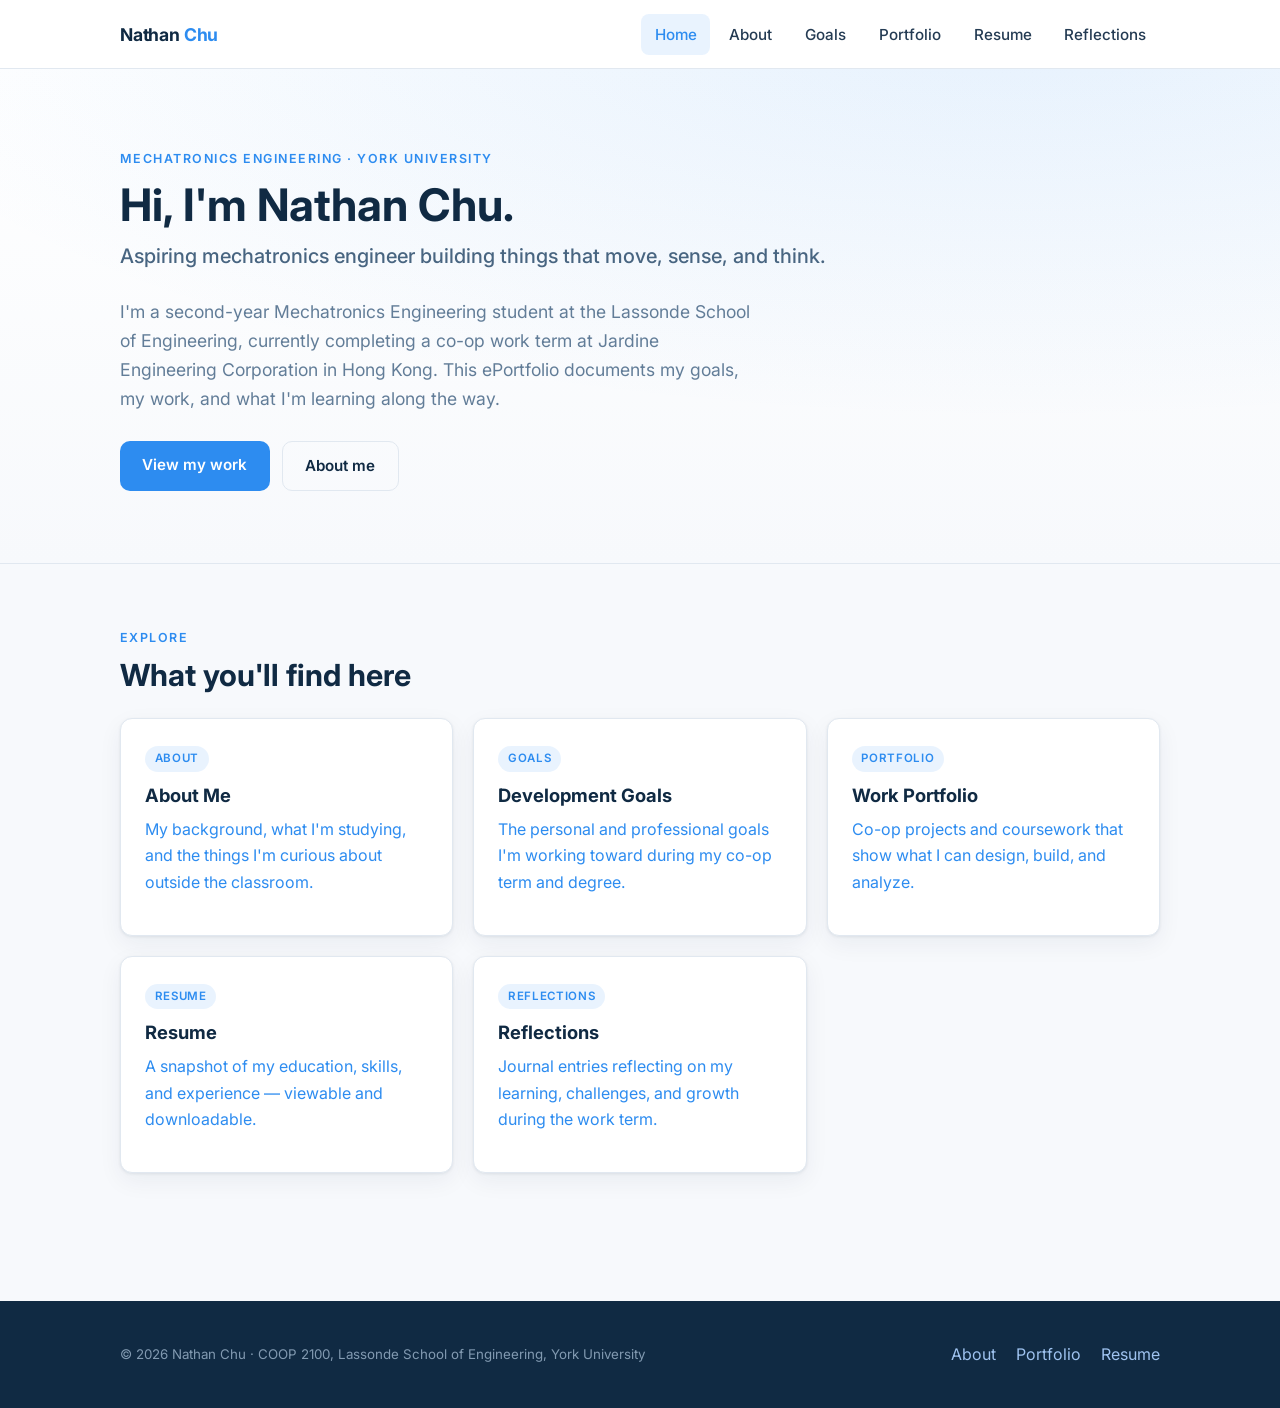
==== index.html @ 2f1d8aae "Add ePortfolio site" ====
<!DOCTYPE html>
<html lang="en">
<head>
  <meta charset="UTF-8" />
  <meta name="viewport" content="width=device-width, initial-scale=1.0" />
  <title>Nathan Chu — ePortfolio</title>
  <meta name="description" content="ePortfolio of Nathan Chu, Mechatronics Engineering student at York University (Lassonde School of Engineering)." />
  <link rel="preconnect" href="https://fonts.googleapis.com" />
  <link rel="preconnect" href="https://fonts.gstatic.com" crossorigin />
  <link href="https://fonts.googleapis.com/css2?family=Inter:wght@400;500;600;700&display=swap" rel="stylesheet" />
  <link rel="stylesheet" href="css/style.css" />
</head>
<body>

  <!-- ============ NAVIGATION (same on every page) ============ -->
  <header class="site-header">
    <nav class="nav" aria-label="Main navigation">
      <a class="brand" href="index.html">Nathan&nbsp;<span>Chu</span></a>
      <button class="nav-toggle" aria-label="Toggle menu" aria-expanded="false" aria-controls="nav-links">
        <span></span><span></span><span></span>
      </button>
      <ul class="nav-links" id="nav-links">
        <li><a href="index.html" class="active">Home</a></li>
        <li><a href="about.html">About</a></li>
        <li><a href="goals.html">Goals</a></li>
        <li><a href="portfolio.html">Portfolio</a></li>
        <li><a href="resume.html">Resume</a></li>
        <li><a href="reflections.html">Reflections</a></li>
      </ul>
    </nav>
  </header>

  <!-- ============ HERO ============ -->
  <section class="hero">
    <div class="container">
      <p class="eyebrow">Mechatronics Engineering · York University</p>
      <h1>Hi, I'm Nathan Chu.</h1>
      <!-- EDIT: your tagline -->
      <p class="tagline">Aspiring mechatronics engineer building things that move, sense, and think.</p>
      <p class="intro">
        I'm a second-year Mechatronics Engineering student at the Lassonde School of Engineering,
        currently completing a co-op work term at Jardine Engineering Corporation in Hong Kong.
        This ePortfolio documents my goals, my work, and what I'm learning along the way.
      </p>
      <div class="btn-row">
        <a class="btn btn-primary" href="portfolio.html">View my work</a>
        <a class="btn btn-ghost" href="about.html">About me</a>
      </div>
    </div>
  </section>

  <!-- ============ QUICK NAV CARDS ============ -->
  <section class="section">
    <div class="container">
      <p class="eyebrow">Explore</p>
      <h2>What you'll find here</h2>
      <div class="grid" style="margin-top:1.5rem;">

        <a class="card" href="about.html" style="text-decoration:none;">
          <span class="tag">About</span>
          <h3>About Me</h3>
          <p>My background, what I'm studying, and the things I'm curious about outside the classroom.</p>
        </a>

        <a class="card" href="goals.html" style="text-decoration:none;">
          <span class="tag">Goals</span>
          <h3>Development Goals</h3>
          <p>The personal and professional goals I'm working toward during my co-op term and degree.</p>
        </a>

        <a class="card" href="portfolio.html" style="text-decoration:none;">
          <span class="tag">Portfolio</span>
          <h3>Work Portfolio</h3>
          <p>Co-op projects and coursework that show what I can design, build, and analyze.</p>
        </a>

        <a class="card" href="resume.html" style="text-decoration:none;">
          <span class="tag">Resume</span>
          <h3>Resume</h3>
          <p>A snapshot of my education, skills, and experience — viewable and downloadable.</p>
        </a>

        <a class="card" href="reflections.html" style="text-decoration:none;">
          <span class="tag">Reflections</span>
          <h3>Reflections</h3>
          <p>Journal entries reflecting on my learning, challenges, and growth during the work term.</p>
        </a>

      </div>
    </div>
  </section>

  <!-- ============ FOOTER (same on every page) ============ -->
  <footer class="site-footer">
    <div class="container footer-inner">
      <small>© 2026 Nathan Chu · COOP 2100, Lassonde School of Engineering, York University</small>
      <ul class="footer-links">
        <li><a href="about.html">About</a></li>
        <li><a href="portfolio.html">Portfolio</a></li>
        <li><a href="resume.html">Resume</a></li>
        <!-- EDIT: add your email or LinkedIn, e.g. <li><a href="mailto:you@example.com">Email</a></li> -->
      </ul>
    </div>
  </footer>

  <script src="js/main.js" defer></script>
</body>
</html>
---- css/style.css ----
/* =========================================================
   Nathan Chu — ePortfolio
   COOP 2100, Lassonde School of Engineering, York University
   ---------------------------------------------------------
   Edit the colours, fonts, and spacing here in one place.
   Everything on the site reads from these variables.
   ========================================================= */

:root {
  /* Brand colours — change these to re-theme the whole site */
  --navy:        #102a43;   /* primary dark */
  --navy-2:      #1c3d5a;   /* slightly lighter navy */
  --steel:       #486581;   /* muted blue-grey */
  --accent:      #2d8cf0;   /* links / highlights */
  --accent-dark: #1f6fc4;
  --bg:          #f7f9fc;   /* page background */
  --surface:     #ffffff;   /* cards / panels */
  --text:        #243b53;   /* body text */
  --muted:       #627d98;   /* secondary text */
  --border:      #e1e8f0;

  /* Layout */
  --maxw: 1080px;
  --radius: 12px;
  --shadow: 0 1px 3px rgba(16, 42, 67, 0.08), 0 8px 24px rgba(16, 42, 67, 0.06);
  --shadow-hover: 0 4px 12px rgba(16, 42, 67, 0.12), 0 16px 40px rgba(16, 42, 67, 0.10);

  /* Type */
  --font: "Inter", -apple-system, BlinkMacSystemFont, "Segoe UI", Roboto, Helvetica, Arial, sans-serif;
}

/* ---------- Reset ---------- */
*,
*::before,
*::after { box-sizing: border-box; }

html { scroll-behavior: smooth; }

body {
  margin: 0;
  font-family: var(--font);
  color: var(--text);
  background: var(--bg);
  line-height: 1.65;
  -webkit-font-smoothing: antialiased;
}

img { max-width: 100%; display: block; }

a { color: var(--accent); text-decoration: none; }
a:hover { color: var(--accent-dark); text-decoration: underline; }

h1, h2, h3 {
  color: var(--navy);
  line-height: 1.25;
  margin: 0 0 0.5em;
  font-weight: 700;
}

h1 { font-size: clamp(1.9rem, 4vw, 2.8rem); }
h2 { font-size: clamp(1.4rem, 3vw, 1.9rem); }
h3 { font-size: 1.15rem; }

p { margin: 0 0 1rem; }

/* ---------- Layout helpers ---------- */
.container {
  width: 100%;
  max-width: var(--maxw);
  margin: 0 auto;
  padding: 0 1.25rem;
}

.section { padding: 4rem 0; }

.section-alt { background: var(--surface); border-top: 1px solid var(--border); border-bottom: 1px solid var(--border); }

.eyebrow {
  text-transform: uppercase;
  letter-spacing: 0.12em;
  font-size: 0.78rem;
  font-weight: 600;
  color: var(--accent);
  margin-bottom: 0.5rem;
}

.lead { font-size: 1.15rem; color: var(--muted); max-width: 60ch; }

/* ---------- Navigation ---------- */
.site-header {
  position: sticky;
  top: 0;
  z-index: 50;
  background: rgba(255, 255, 255, 0.92);
  backdrop-filter: saturate(180%) blur(8px);
  border-bottom: 1px solid var(--border);
}

.nav {
  display: flex;
  align-items: center;
  justify-content: space-between;
  max-width: var(--maxw);
  margin: 0 auto;
  padding: 0.85rem 1.25rem;
}

.brand {
  font-weight: 700;
  font-size: 1.1rem;
  color: var(--navy);
  letter-spacing: -0.01em;
}
.brand:hover { text-decoration: none; color: var(--navy); }
.brand span { color: var(--accent); }

.nav-links {
  display: flex;
  gap: 0.35rem;
  list-style: none;
  margin: 0;
  padding: 0;
}

.nav-links a {
  display: block;
  padding: 0.5rem 0.85rem;
  border-radius: 8px;
  color: var(--text);
  font-weight: 500;
  font-size: 0.95rem;
  transition: background 0.15s, color 0.15s;
}
.nav-links a:hover { background: var(--bg); color: var(--navy); text-decoration: none; }
.nav-links a.active { color: var(--accent); background: rgba(45, 140, 240, 0.10); }

/* Hamburger */
.nav-toggle {
  display: none;
  background: none;
  border: 0;
  cursor: pointer;
  padding: 0.4rem;
}
.nav-toggle span {
  display: block;
  width: 24px;
  height: 2px;
  background: var(--navy);
  margin: 5px 0;
  transition: 0.25s;
}

/* ---------- Hero ---------- */
.hero {
  background:
    radial-gradient(1200px 400px at 80% -10%, rgba(45,140,240,0.12), transparent),
    linear-gradient(180deg, #ffffff 0%, var(--bg) 100%);
  padding: 5rem 0 4.5rem;
  border-bottom: 1px solid var(--border);
}
.hero h1 { margin-bottom: 0.4rem; }
.hero .tagline { font-size: 1.25rem; color: var(--steel); font-weight: 500; margin-bottom: 1.5rem; }
.hero .intro { max-width: 58ch; font-size: 1.1rem; color: var(--muted); }

.btn-row { display: flex; flex-wrap: wrap; gap: 0.75rem; margin-top: 1.75rem; }

.btn {
  display: inline-block;
  padding: 0.7rem 1.4rem;
  border-radius: 10px;
  font-weight: 600;
  font-size: 0.95rem;
  transition: transform 0.12s, box-shadow 0.15s, background 0.15s;
}
.btn-primary { background: var(--accent); color: #fff; }
.btn-primary:hover { background: var(--accent-dark); color: #fff; text-decoration: none; transform: translateY(-1px); box-shadow: var(--shadow); }
.btn-ghost { background: transparent; color: var(--navy); border: 1px solid var(--border); }
.btn-ghost:hover { background: var(--surface); text-decoration: none; border-color: var(--steel); transform: translateY(-1px); }

/* ---------- Cards / grid ---------- */
.grid {
  display: grid;
  gap: 1.25rem;
  grid-template-columns: repeat(auto-fit, minmax(260px, 1fr));
}

.card {
  background: var(--surface);
  border: 1px solid var(--border);
  border-radius: var(--radius);
  padding: 1.5rem;
  box-shadow: var(--shadow);
  transition: transform 0.15s, box-shadow 0.15s;
}
.card:hover { transform: translateY(-3px); box-shadow: var(--shadow-hover); }
.card h3 { margin-top: 0; }
.card .tag {
  display: inline-block;
  font-size: 0.72rem;
  font-weight: 600;
  text-transform: uppercase;
  letter-spacing: 0.06em;
  color: var(--accent);
  background: rgba(45,140,240,0.10);
  padding: 0.2rem 0.6rem;
  border-radius: 999px;
  margin-bottom: 0.75rem;
}
.card .placeholder-note {
  font-size: 0.82rem;
  color: var(--muted);
  font-style: italic;
}

/* Two-column content (e.g. About) */
.split {
  display: grid;
  grid-template-columns: 1fr 1.6fr;
  gap: 2.5rem;
  align-items: start;
}

/* Profile/avatar placeholder */
.avatar {
  width: 100%;
  aspect-ratio: 1 / 1;
  border-radius: var(--radius);
  background: linear-gradient(135deg, var(--navy-2), var(--steel));
  display: flex;
  align-items: center;
  justify-content: center;
  color: #fff;
  font-size: 3.5rem;
  font-weight: 700;
  box-shadow: var(--shadow);
}

/* Skill chips */
.chips { display: flex; flex-wrap: wrap; gap: 0.5rem; padding: 0; margin: 0; list-style: none; }
.chips li {
  background: var(--surface);
  border: 1px solid var(--border);
  border-radius: 999px;
  padding: 0.4rem 0.9rem;
  font-size: 0.9rem;
  font-weight: 500;
  color: var(--navy-2);
}

/* Info list (key/value) */
.facts { list-style: none; padding: 0; margin: 0; }
.facts li { padding: 0.6rem 0; border-bottom: 1px solid var(--border); display: flex; gap: 0.5rem; }
.facts li:last-child { border-bottom: 0; }
.facts strong { color: var(--navy); min-width: 110px; display: inline-block; }

/* Timeline (goals / reflections) */
.timeline { position: relative; margin: 1.5rem 0 0; padding-left: 1.75rem; }
.timeline::before {
  content: "";
  position: absolute;
  left: 6px; top: 4px; bottom: 4px;
  width: 2px;
  background: var(--border);
}
.timeline-item { position: relative; margin-bottom: 1.75rem; }
.timeline-item::before {
  content: "";
  position: absolute;
  left: -1.75rem; top: 6px;
  width: 12px; height: 12px;
  border-radius: 50%;
  background: var(--accent);
  border: 2px solid var(--surface);
  box-shadow: 0 0 0 2px var(--accent);
}
.timeline-item .date { font-size: 0.82rem; font-weight: 600; color: var(--muted); text-transform: uppercase; letter-spacing: 0.05em; }
.timeline-item h3 { margin: 0.15rem 0 0.4rem; }

/* Resume embed area */
.resume-frame {
  width: 100%;
  height: 80vh;
  min-height: 600px;
  border: 1px solid var(--border);
  border-radius: var(--radius);
  background: var(--surface);
  box-shadow: var(--shadow);
}
.notice {
  background: #fff8e6;
  border: 1px solid #f6e0a8;
  color: #7a5c00;
  border-radius: var(--radius);
  padding: 1rem 1.25rem;
  font-size: 0.92rem;
  margin-bottom: 1.5rem;
}

/* ---------- Footer ---------- */
.site-footer {
  background: var(--navy);
  color: #cdd9e5;
  margin-top: 4rem;
  padding: 2.5rem 0;
}
.site-footer a { color: #9fc3f0; }
.footer-inner { display: flex; flex-wrap: wrap; gap: 1rem; justify-content: space-between; align-items: center; }
.footer-inner small { color: #829ab1; }
.footer-links { display: flex; gap: 1.25rem; list-style: none; margin: 0; padding: 0; }

/* ---------- Responsive ---------- */
@media (max-width: 760px) {
  .nav-toggle { display: block; }
  .nav-links {
    position: absolute;
    top: 100%; left: 0; right: 0;
    flex-direction: column;
    gap: 0;
    background: var(--surface);
    border-bottom: 1px solid var(--border);
    padding: 0.5rem 1rem 1rem;
    box-shadow: var(--shadow);
    display: none;
  }
  .nav-links.open { display: flex; }
  .nav-links a { padding: 0.75rem 0.5rem; border-radius: 6px; }
  .split { grid-template-columns: 1fr; }
  .avatar { max-width: 240px; margin: 0 auto; font-size: 3rem; }
}
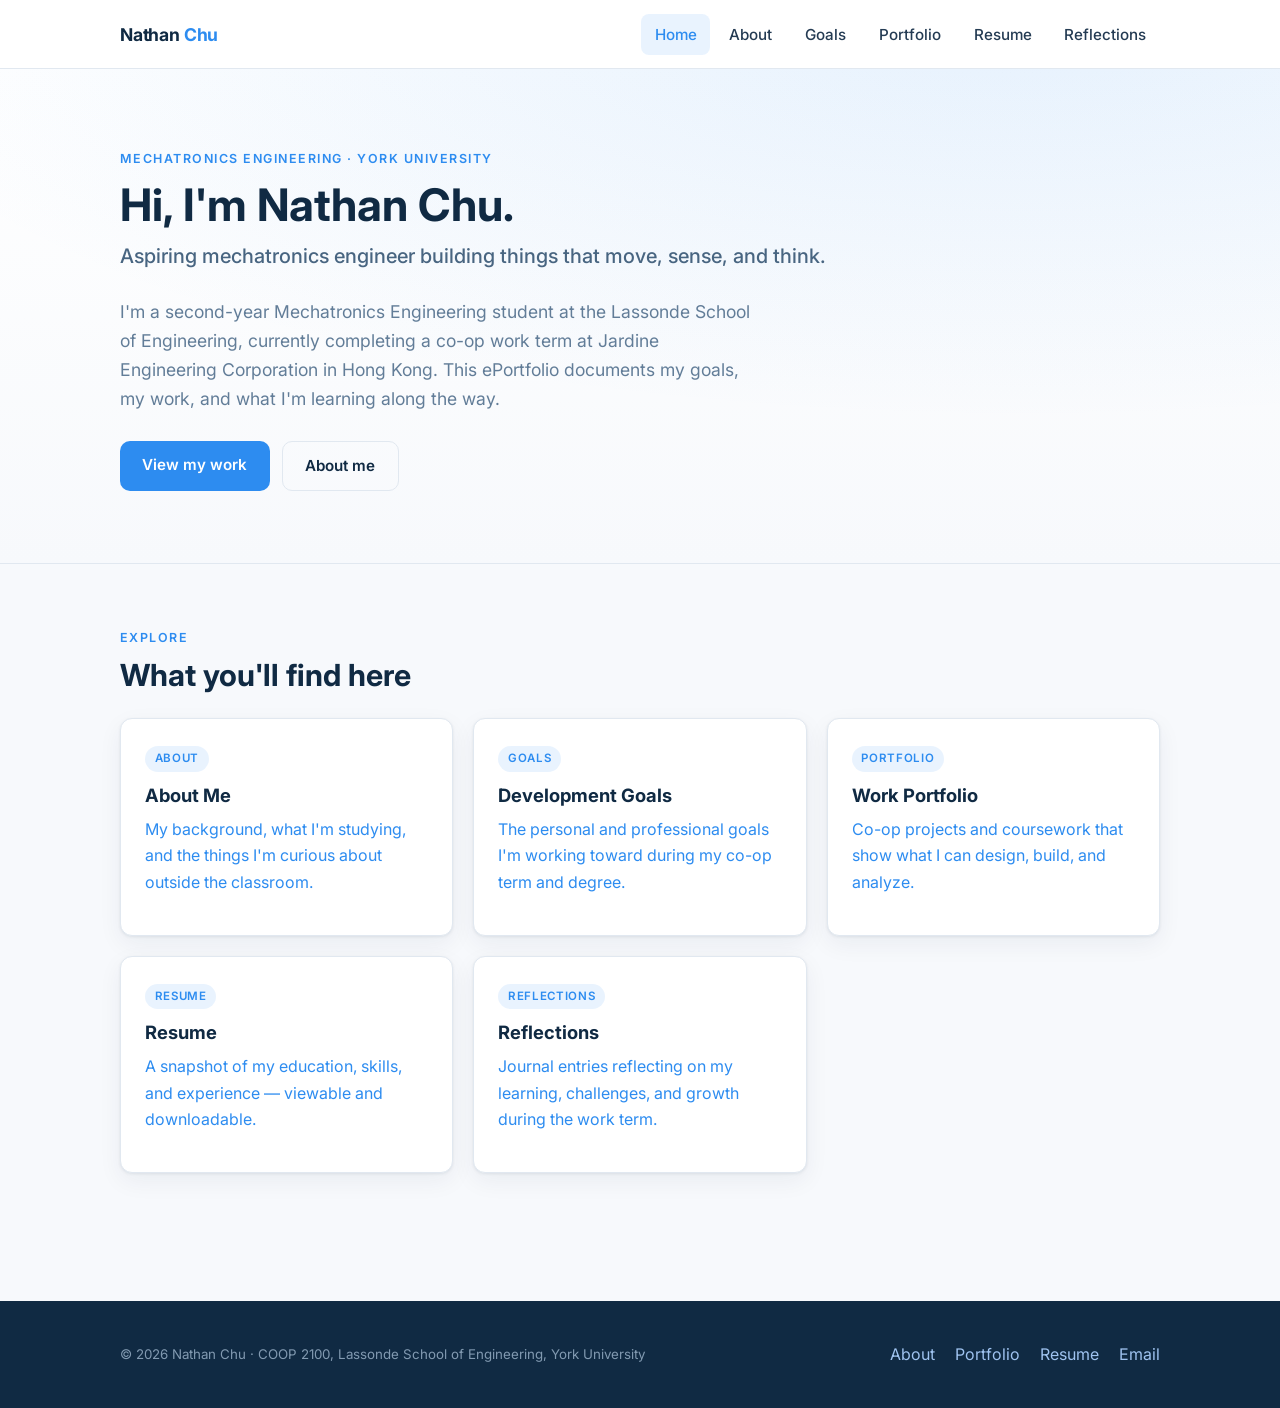
==== commit b64c648b: "Add contact email and project README" ====
--- a/index.html
+++ b/index.html
@@ -98,7 +98,7 @@
         <li><a href="about.html">About</a></li>
         <li><a href="portfolio.html">Portfolio</a></li>
         <li><a href="resume.html">Resume</a></li>
-        <!-- EDIT: add your email or LinkedIn, e.g. <li><a href="mailto:you@example.com">Email</a></li> -->
+        <li><a href="mailto:iamnathanchu@gmail.com">Email</a></li>
       </ul>
     </div>
   </footer>
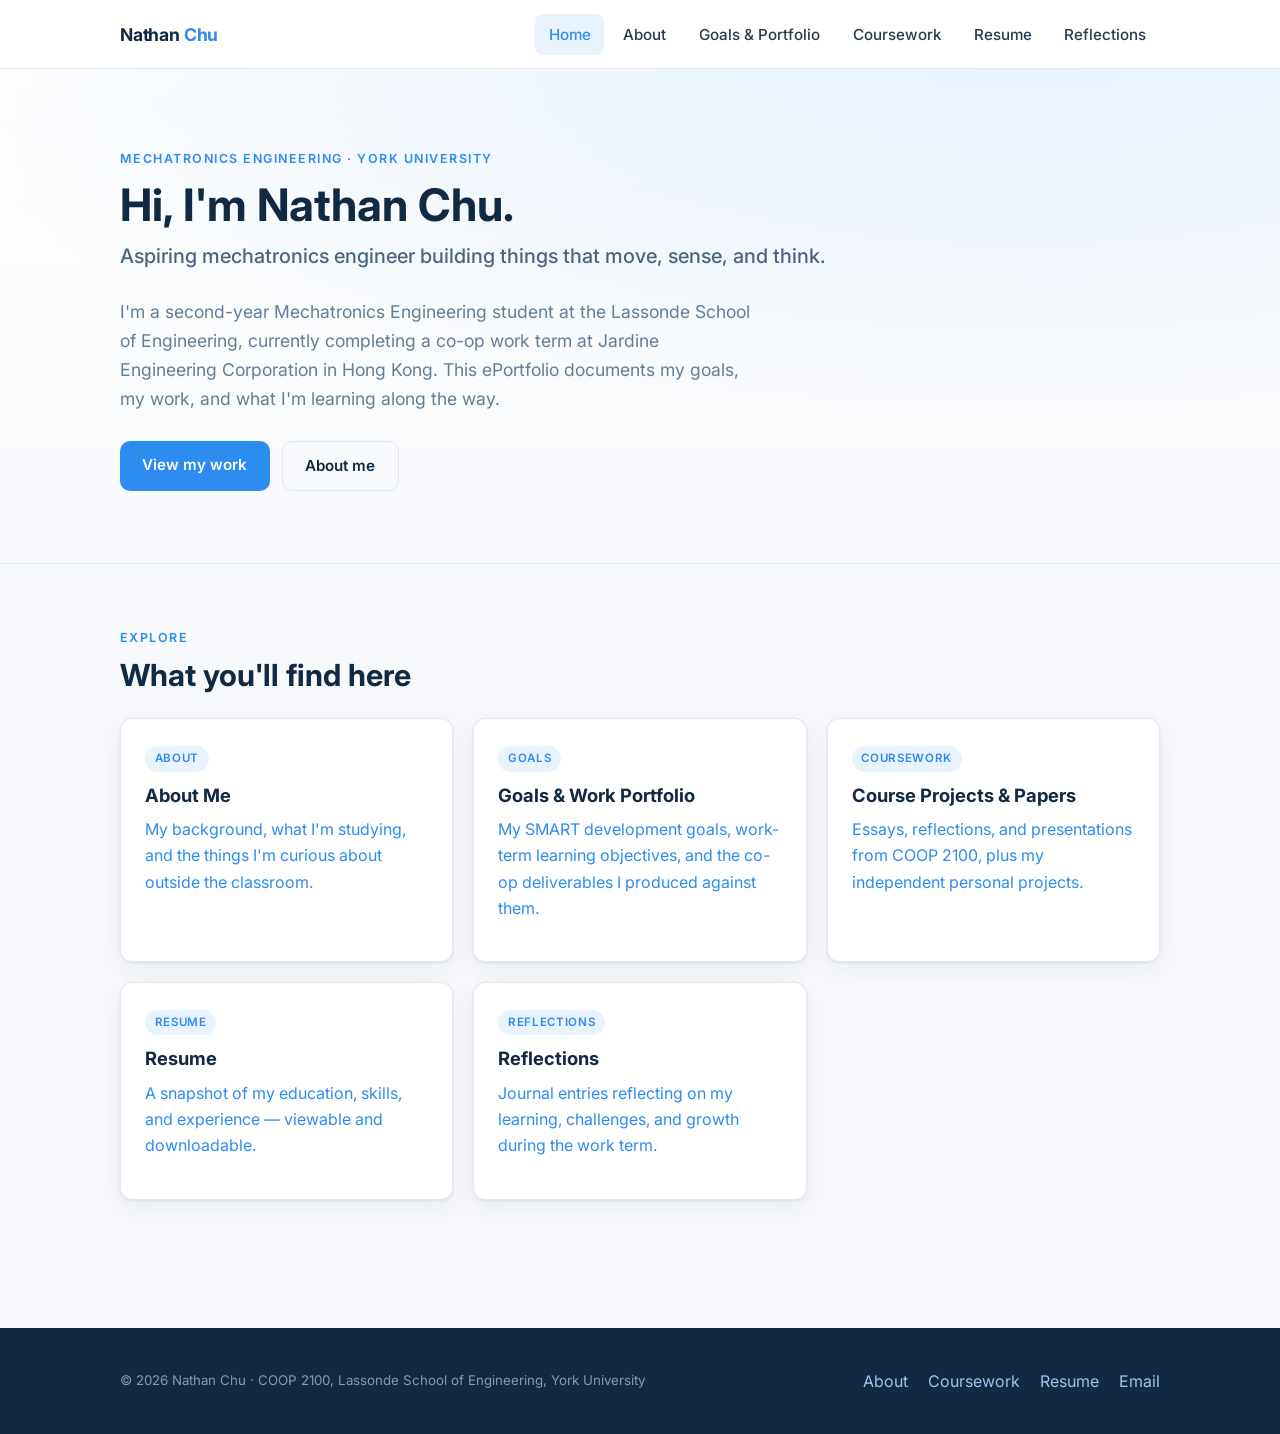
==== commit f6e1f530: "Restructure goals and portfolio pages around co-op deliverables Rework the two existing pages rather" ====
--- a/index.html
+++ b/index.html
@@ -5,6 +5,7 @@
   <meta name="viewport" content="width=device-width, initial-scale=1.0" />
   <title>Nathan Chu — ePortfolio</title>
   <meta name="description" content="ePortfolio of Nathan Chu, Mechatronics Engineering student at York University (Lassonde School of Engineering)." />
+  <link rel="icon" href="favicon.svg" type="image/svg+xml" />
   <link rel="preconnect" href="https://fonts.googleapis.com" />
   <link rel="preconnect" href="https://fonts.gstatic.com" crossorigin />
   <link href="https://fonts.googleapis.com/css2?family=Inter:wght@400;500;600;700&display=swap" rel="stylesheet" />
@@ -12,7 +13,6 @@
 </head>
 <body>
 
-  <!-- ============ NAVIGATION (same on every page) ============ -->
   <header class="site-header">
     <nav class="nav" aria-label="Main navigation">
       <a class="brand" href="index.html">Nathan&nbsp;<span>Chu</span></a>
@@ -22,20 +22,18 @@
       <ul class="nav-links" id="nav-links">
         <li><a href="index.html" class="active">Home</a></li>
         <li><a href="about.html">About</a></li>
-        <li><a href="goals.html">Goals</a></li>
-        <li><a href="portfolio.html">Portfolio</a></li>
+        <li><a href="goals.html">Goals &amp; Portfolio</a></li>
+        <li><a href="portfolio.html">Coursework</a></li>
         <li><a href="resume.html">Resume</a></li>
         <li><a href="reflections.html">Reflections</a></li>
       </ul>
     </nav>
   </header>
 
-  <!-- ============ HERO ============ -->
   <section class="hero">
     <div class="container">
       <p class="eyebrow">Mechatronics Engineering · York University</p>
       <h1>Hi, I'm Nathan Chu.</h1>
-      <!-- EDIT: your tagline -->
       <p class="tagline">Aspiring mechatronics engineer building things that move, sense, and think.</p>
       <p class="intro">
         I'm a second-year Mechatronics Engineering student at the Lassonde School of Engineering,
@@ -43,13 +41,12 @@
         This ePortfolio documents my goals, my work, and what I'm learning along the way.
       </p>
       <div class="btn-row">
-        <a class="btn btn-primary" href="portfolio.html">View my work</a>
+        <a class="btn btn-primary" href="goals.html#work-portfolio">View my work</a>
         <a class="btn btn-ghost" href="about.html">About me</a>
       </div>
     </div>
   </section>
 
-  <!-- ============ QUICK NAV CARDS ============ -->
   <section class="section">
     <div class="container">
       <p class="eyebrow">Explore</p>
@@ -64,14 +61,14 @@
 
         <a class="card" href="goals.html" style="text-decoration:none;">
           <span class="tag">Goals</span>
-          <h3>Development Goals</h3>
-          <p>The personal and professional goals I'm working toward during my co-op term and degree.</p>
+          <h3>Goals &amp; Work Portfolio</h3>
+          <p>My SMART development goals, work-term learning objectives, and the co-op deliverables I produced against them.</p>
         </a>
 
         <a class="card" href="portfolio.html" style="text-decoration:none;">
-          <span class="tag">Portfolio</span>
-          <h3>Work Portfolio</h3>
-          <p>Co-op projects and coursework that show what I can design, build, and analyze.</p>
+          <span class="tag">Coursework</span>
+          <h3>Course Projects &amp; Papers</h3>
+          <p>Essays, reflections, and presentations from COOP 2100, plus my independent personal projects.</p>
         </a>
 
         <a class="card" href="resume.html" style="text-decoration:none;">
@@ -90,13 +87,12 @@
     </div>
   </section>
 
-  <!-- ============ FOOTER (same on every page) ============ -->
   <footer class="site-footer">
     <div class="container footer-inner">
       <small>© 2026 Nathan Chu · COOP 2100, Lassonde School of Engineering, York University</small>
       <ul class="footer-links">
         <li><a href="about.html">About</a></li>
-        <li><a href="portfolio.html">Portfolio</a></li>
+        <li><a href="portfolio.html">Coursework</a></li>
         <li><a href="resume.html">Resume</a></li>
         <li><a href="mailto:iamnathanchu@gmail.com">Email</a></li>
       </ul>
--- a/css/style.css
+++ b/css/style.css
@@ -212,6 +212,83 @@
   color: var(--muted);
   font-style: italic;
 }
+.card .tag-competency {
+  display: inline-block;
+  font-size: 0.72rem;
+  font-weight: 600;
+  text-transform: uppercase;
+  letter-spacing: 0.06em;
+  color: var(--steel);
+  background: rgba(72,101,129,0.10);
+  padding: 0.2rem 0.6rem;
+  border-radius: 999px;
+  margin: 0 0 0.75rem 0.4rem;
+}
+.collection-note {
+  font-size: 0.95rem;
+  color: var(--muted);
+  max-width: 68ch;
+  margin: 0.5rem 0 0;
+}
+.timeline-item .tag-competency {
+  display: inline-block;
+  font-size: 0.72rem;
+  font-weight: 600;
+  text-transform: uppercase;
+  letter-spacing: 0.06em;
+  color: var(--steel);
+  background: rgba(72,101,129,0.10);
+  padding: 0.2rem 0.6rem;
+  border-radius: 999px;
+  margin: 0.4rem 0 0;
+}
+
+/* Portfolio item media — either a real asset, or a neutral box marking
+   material that is deliberately withheld (client-confidential work). */
+.item-media {
+  width: 100%;
+  aspect-ratio: 4 / 3;
+  border: 1px solid var(--border);
+  border-radius: 10px;
+  background: var(--bg);
+  overflow: hidden;
+  margin: 0 0 1rem;
+}
+.item-media img { width: 100%; height: 100%; object-fit: cover; }
+
+.item-media.confidential {
+  border-style: dashed;
+  display: flex;
+  flex-direction: column;
+  align-items: center;
+  justify-content: center;
+  gap: 0.4rem;
+  padding: 1rem;
+  text-align: center;
+}
+.item-media.confidential svg {
+  width: 24px; height: 24px;
+  fill: none;
+  stroke: var(--steel);
+  stroke-width: 1.6;
+  stroke-linecap: round;
+  stroke-linejoin: round;
+}
+.confidential-label {
+  font-size: 0.72rem;
+  font-weight: 600;
+  text-transform: uppercase;
+  letter-spacing: 0.06em;
+  color: var(--steel);
+}
+.confidential-sub { font-size: 0.8rem; line-height: 1.4; color: var(--muted); }
+
+/* Three-up strip of smaller media boxes (e.g. the site-visit card) */
+.media-trio { display: grid; grid-template-columns: repeat(3, 1fr); gap: 0.5rem; margin: 0 0 1rem; }
+.media-trio .item-media { aspect-ratio: 1 / 1; margin: 0; }
+.media-trio .item-media.confidential { padding: 0.5rem; gap: 0.2rem; }
+.media-trio .item-media.confidential svg { width: 18px; height: 18px; }
+.media-trio .confidential-label { font-size: 0.6rem; letter-spacing: 0.03em; }
 
 /* Two-column content (e.g. About) */
 .split {
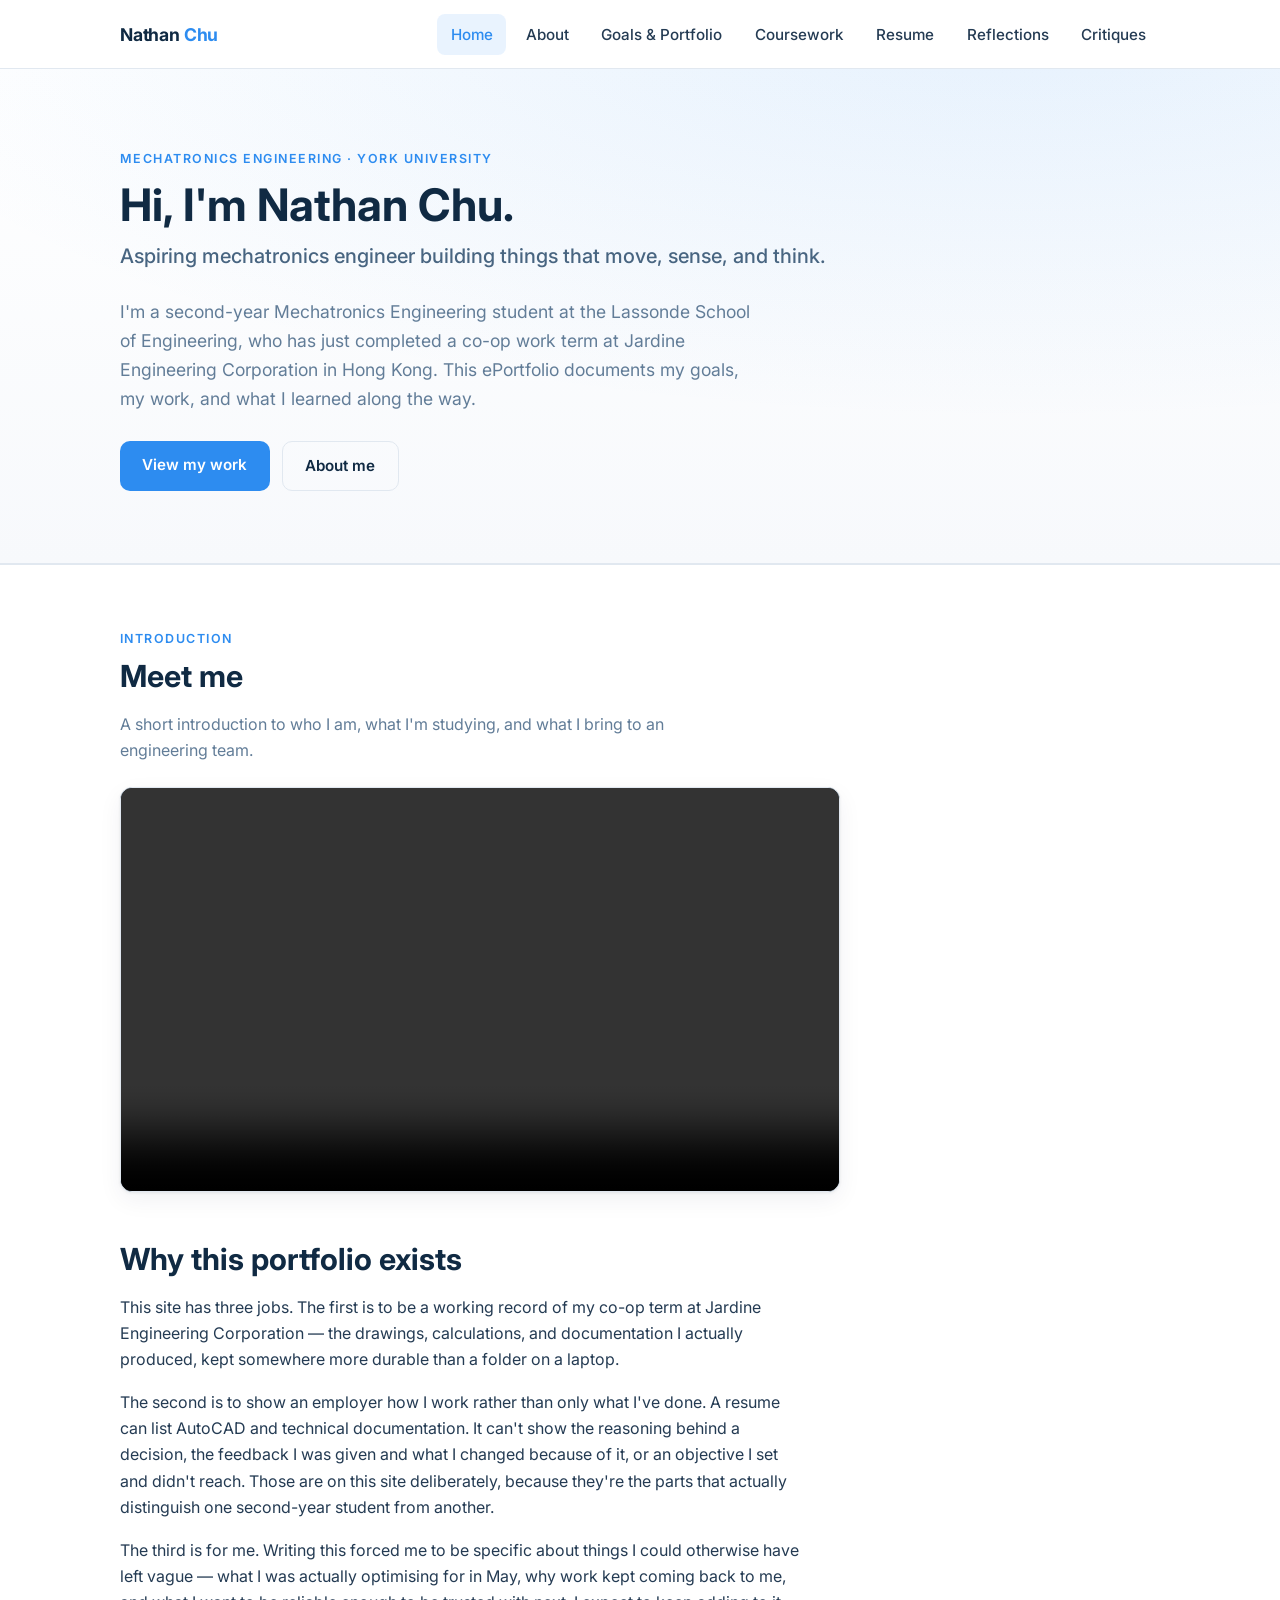
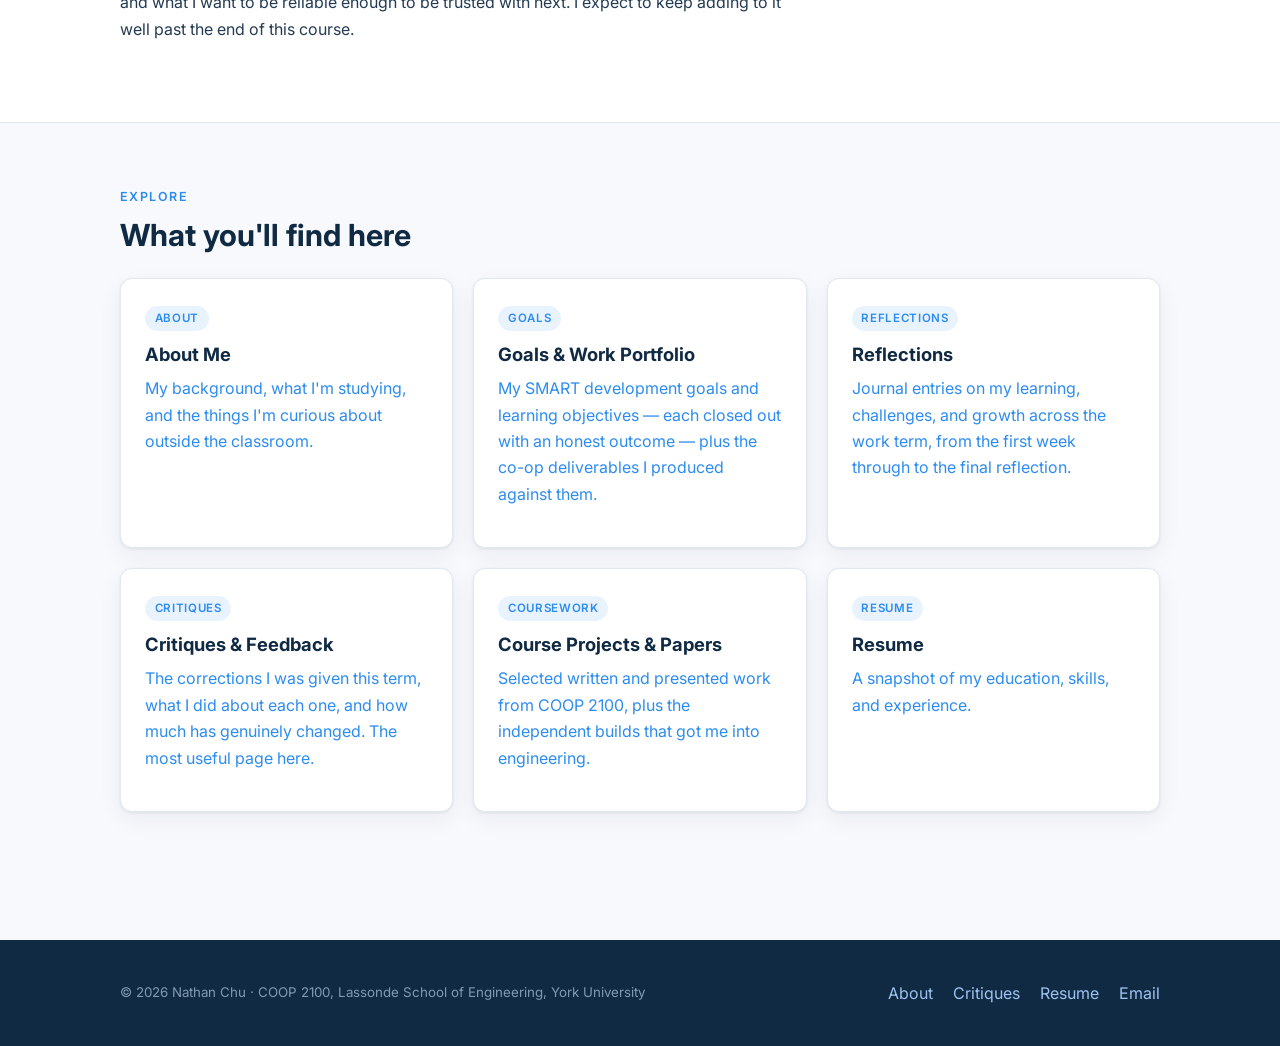
==== commit a3491293: "Add critiques page, goal outcomes, and final-week media Completes the sections required for the fina" ====
--- a/index.html
+++ b/index.html
@@ -26,6 +26,7 @@
         <li><a href="portfolio.html">Coursework</a></li>
         <li><a href="resume.html">Resume</a></li>
         <li><a href="reflections.html">Reflections</a></li>
+        <li><a href="critiques.html">Critiques</a></li>
       </ul>
     </nav>
   </header>
@@ -37,12 +38,51 @@
       <p class="tagline">Aspiring mechatronics engineer building things that move, sense, and think.</p>
       <p class="intro">
         I'm a second-year Mechatronics Engineering student at the Lassonde School of Engineering,
-        currently completing a co-op work term at Jardine Engineering Corporation in Hong Kong.
-        This ePortfolio documents my goals, my work, and what I'm learning along the way.
+        who has just completed a co-op work term at Jardine Engineering Corporation in Hong Kong.
+        This ePortfolio documents my goals, my work, and what I learned along the way.
       </p>
       <div class="btn-row">
         <a class="btn btn-primary" href="goals.html#work-portfolio">View my work</a>
         <a class="btn btn-ghost" href="about.html">About me</a>
+      </div>
+    </div>
+  </section>
+
+  <section class="section section-alt">
+    <div class="container">
+      <p class="eyebrow">Introduction</p>
+      <h2>Meet me</h2>
+      <p style="max-width:60ch; color:var(--muted);">
+        A short introduction to who I am, what I'm studying, and what I bring to an engineering team.
+      </p>
+
+      <div class="video-embed" style="margin-top:1.5rem;">
+        <video controls preload="metadata" title="About Me — Nathan Chu">
+          <source src="assets/coursework/why-me.mp4" type="video/mp4" />
+          <a href="assets/coursework/why-me.mp4">Download the video (MP4)</a>
+        </video>
+      </div>
+
+      <h2 style="margin-top:3rem;">Why this portfolio exists</h2>
+      <div style="max-width:68ch;">
+        <p>
+          This site has three jobs. The first is to be a working record of my co-op term at Jardine
+          Engineering Corporation &mdash; the drawings, calculations, and documentation I actually
+          produced, kept somewhere more durable than a folder on a laptop.
+        </p>
+        <p>
+          The second is to show an employer how I work rather than only what I've done. A resume can
+          list AutoCAD and technical documentation. It can't show the reasoning behind a decision, the
+          feedback I was given and what I changed because of it, or an objective I set and didn't
+          reach. Those are on this site deliberately, because they're the parts that actually
+          distinguish one second-year student from another.
+        </p>
+        <p>
+          The third is for me. Writing this forced me to be specific about things I could otherwise
+          have left vague &mdash; what I was actually optimising for in May, why work kept coming back
+          to me, and what I want to be reliable enough to be trusted with next. I expect to keep
+          adding to it well past the end of this course.
+        </p>
       </div>
     </div>
   </section>
@@ -62,25 +102,35 @@
         <a class="card" href="goals.html" style="text-decoration:none;">
           <span class="tag">Goals</span>
           <h3>Goals &amp; Work Portfolio</h3>
-          <p>My SMART development goals, work-term learning objectives, and the co-op deliverables I produced against them.</p>
+          <p>My SMART development goals and learning objectives &mdash; each closed out with an honest
+          outcome &mdash; plus the co-op deliverables I produced against them.</p>
+        </a>
+
+        <a class="card" href="reflections.html" style="text-decoration:none;">
+          <span class="tag">Reflections</span>
+          <h3>Reflections</h3>
+          <p>Journal entries on my learning, challenges, and growth across the work term, from the
+          first week through to the final reflection.</p>
+        </a>
+
+        <a class="card" href="critiques.html" style="text-decoration:none;">
+          <span class="tag">Critiques</span>
+          <h3>Critiques &amp; Feedback</h3>
+          <p>The corrections I was given this term, what I did about each one, and how much has
+          genuinely changed. The most useful page here.</p>
         </a>
 
         <a class="card" href="portfolio.html" style="text-decoration:none;">
           <span class="tag">Coursework</span>
           <h3>Course Projects &amp; Papers</h3>
-          <p>Essays, reflections, and presentations from COOP 2100, plus my independent personal projects.</p>
+          <p>Selected written and presented work from COOP 2100, plus the independent builds that got
+          me into engineering.</p>
         </a>
 
         <a class="card" href="resume.html" style="text-decoration:none;">
           <span class="tag">Resume</span>
           <h3>Resume</h3>
-          <p>A snapshot of my education, skills, and experience — viewable and downloadable.</p>
-        </a>
-
-        <a class="card" href="reflections.html" style="text-decoration:none;">
-          <span class="tag">Reflections</span>
-          <h3>Reflections</h3>
-          <p>Journal entries reflecting on my learning, challenges, and growth during the work term.</p>
+          <p>A snapshot of my education, skills, and experience.</p>
         </a>
 
       </div>
@@ -92,7 +142,7 @@
       <small>© 2026 Nathan Chu · COOP 2100, Lassonde School of Engineering, York University</small>
       <ul class="footer-links">
         <li><a href="about.html">About</a></li>
-        <li><a href="portfolio.html">Coursework</a></li>
+        <li><a href="critiques.html">Critiques</a></li>
         <li><a href="resume.html">Resume</a></li>
         <li><a href="mailto:iamnathanchu@gmail.com">Email</a></li>
       </ul>
--- a/css/style.css
+++ b/css/style.css
@@ -246,6 +246,7 @@
 /* Portfolio item media — either a real asset, or a neutral box marking
    material that is deliberately withheld (client-confidential work). */
 .item-media {
+  display: block;
   width: 100%;
   aspect-ratio: 4 / 3;
   border: 1px solid var(--border);
@@ -254,6 +255,8 @@
   overflow: hidden;
   margin: 0 0 1rem;
 }
+a.item-media { transition: border-color 0.15s, box-shadow 0.15s; }
+a.item-media:hover { border-color: var(--steel); box-shadow: var(--shadow); }
 .item-media img { width: 100%; height: 100%; object-fit: cover; }
 
 .item-media.confidential {
@@ -274,6 +277,27 @@
   stroke-linecap: round;
   stroke-linejoin: round;
 }
+/* Same neutral box, but for media that simply hasn't been added yet
+   (as opposed to material withheld on purpose). */
+.item-media.pending {
+  border-style: dashed;
+  display: flex;
+  flex-direction: column;
+  align-items: center;
+  justify-content: center;
+  gap: 0.4rem;
+  padding: 1rem;
+  text-align: center;
+}
+.item-media.pending svg {
+  width: 26px; height: 26px;
+  fill: none;
+  stroke: var(--steel);
+  stroke-width: 1.5;
+  stroke-linecap: round;
+  stroke-linejoin: round;
+}
+
 .confidential-label {
   font-size: 0.72rem;
   font-weight: 600;
@@ -283,12 +307,12 @@
 }
 .confidential-sub { font-size: 0.8rem; line-height: 1.4; color: var(--muted); }
 
-/* Three-up strip of smaller media boxes (e.g. the site-visit card) */
-.media-trio { display: grid; grid-template-columns: repeat(3, 1fr); gap: 0.5rem; margin: 0 0 1rem; }
-.media-trio .item-media { aspect-ratio: 1 / 1; margin: 0; }
-.media-trio .item-media.confidential { padding: 0.5rem; gap: 0.2rem; }
-.media-trio .item-media.confidential svg { width: 18px; height: 18px; }
-.media-trio .confidential-label { font-size: 0.6rem; letter-spacing: 0.03em; }
+/* Row of smaller media boxes side by side (e.g. the site-visit card) */
+.media-row { display: grid; grid-template-columns: repeat(auto-fit, minmax(90px, 1fr)); gap: 0.5rem; margin: 0 0 1rem; }
+.media-row .item-media { aspect-ratio: 1 / 1; margin: 0; }
+.media-row .item-media.confidential { padding: 0.5rem; gap: 0.2rem; }
+.media-row .item-media.confidential svg { width: 18px; height: 18px; }
+.media-row .confidential-label { font-size: 0.6rem; letter-spacing: 0.03em; }
 
 /* Two-column content (e.g. About) */
 .split {
@@ -374,6 +398,80 @@
   margin-bottom: 1.5rem;
 }
 
+/* ---------- Outcome / verdict on goals ----------
+   Each goal closes with an honest status, so the page shows results
+   rather than only intentions. */
+.verdict {
+  margin-top: 1rem;
+  padding-top: 0.9rem;
+  border-top: 1px dashed var(--border);
+}
+.verdict p { margin: 0.5rem 0 0; font-size: 0.92rem; color: var(--muted); }
+
+.status {
+  display: inline-block;
+  font-size: 0.72rem;
+  font-weight: 700;
+  text-transform: uppercase;
+  letter-spacing: 0.06em;
+  padding: 0.2rem 0.6rem;
+  border-radius: 999px;
+  border: 1px solid transparent;
+}
+.status-met     { color: #0f7b4f; background: rgba(15,123,79,0.10);  border-color: rgba(15,123,79,0.22); }
+.status-partial { color: #8a6100; background: rgba(184,131,0,0.12);  border-color: rgba(184,131,0,0.26); }
+.status-missed  { color: #9c3b3b; background: rgba(156,59,59,0.10);  border-color: rgba(156,59,59,0.22); }
+
+/* Learning objectives carry the same status pills in a plain list */
+.facts .status { margin-left: auto; align-self: flex-start; }
+.objective { display: block; }
+.objective .obj-head { display: flex; gap: 0.75rem; align-items: baseline; justify-content: space-between; }
+.objective .obj-note { margin: 0.35rem 0 0; font-size: 0.92rem; color: var(--muted); }
+
+/* ---------- Video embed (About Me introduction) ---------- */
+.video-embed {
+  position: relative;
+  width: 100%;
+  max-width: 720px;
+  aspect-ratio: 16 / 9;
+  border: 1px solid var(--border);
+  border-radius: var(--radius);
+  overflow: hidden;
+  background: var(--navy);
+  box-shadow: var(--shadow);
+}
+.video-embed video,
+.video-embed iframe {
+  position: absolute;
+  inset: 0;
+  width: 100%;
+  height: 100%;
+  border: 0;
+  display: block;
+}
+
+/* Placeholder shown until the video file is dropped in */
+.video-embed.pending {
+  background: var(--surface);
+  border-style: dashed;
+  display: flex;
+  flex-direction: column;
+  align-items: center;
+  justify-content: center;
+  gap: 0.4rem;
+  text-align: center;
+  padding: 1rem;
+}
+.video-embed.pending svg {
+  width: 30px; height: 30px;
+  fill: none;
+  stroke: var(--steel);
+  stroke-width: 1.6;
+  stroke-linecap: round;
+  stroke-linejoin: round;
+}
+.video-embed.pending .confidential-sub { max-width: 34ch; }
+
 /* ---------- Footer ---------- */
 .site-footer {
   background: var(--navy);
@@ -387,7 +485,10 @@
 .footer-links { display: flex; gap: 1.25rem; list-style: none; margin: 0; padding: 0; }
 
 /* ---------- Responsive ---------- */
-@media (max-width: 760px) {
+
+/* The nav collapses earlier than the rest of the layout — with seven links
+   it runs out of room well before the 760px content breakpoint. */
+@media (max-width: 900px) {
   .nav-toggle { display: block; }
   .nav-links {
     position: absolute;
@@ -402,6 +503,9 @@
   }
   .nav-links.open { display: flex; }
   .nav-links a { padding: 0.75rem 0.5rem; border-radius: 6px; }
+}
+
+@media (max-width: 760px) {
   .split { grid-template-columns: 1fr; }
   .avatar { max-width: 240px; margin: 0 auto; font-size: 3rem; }
 }
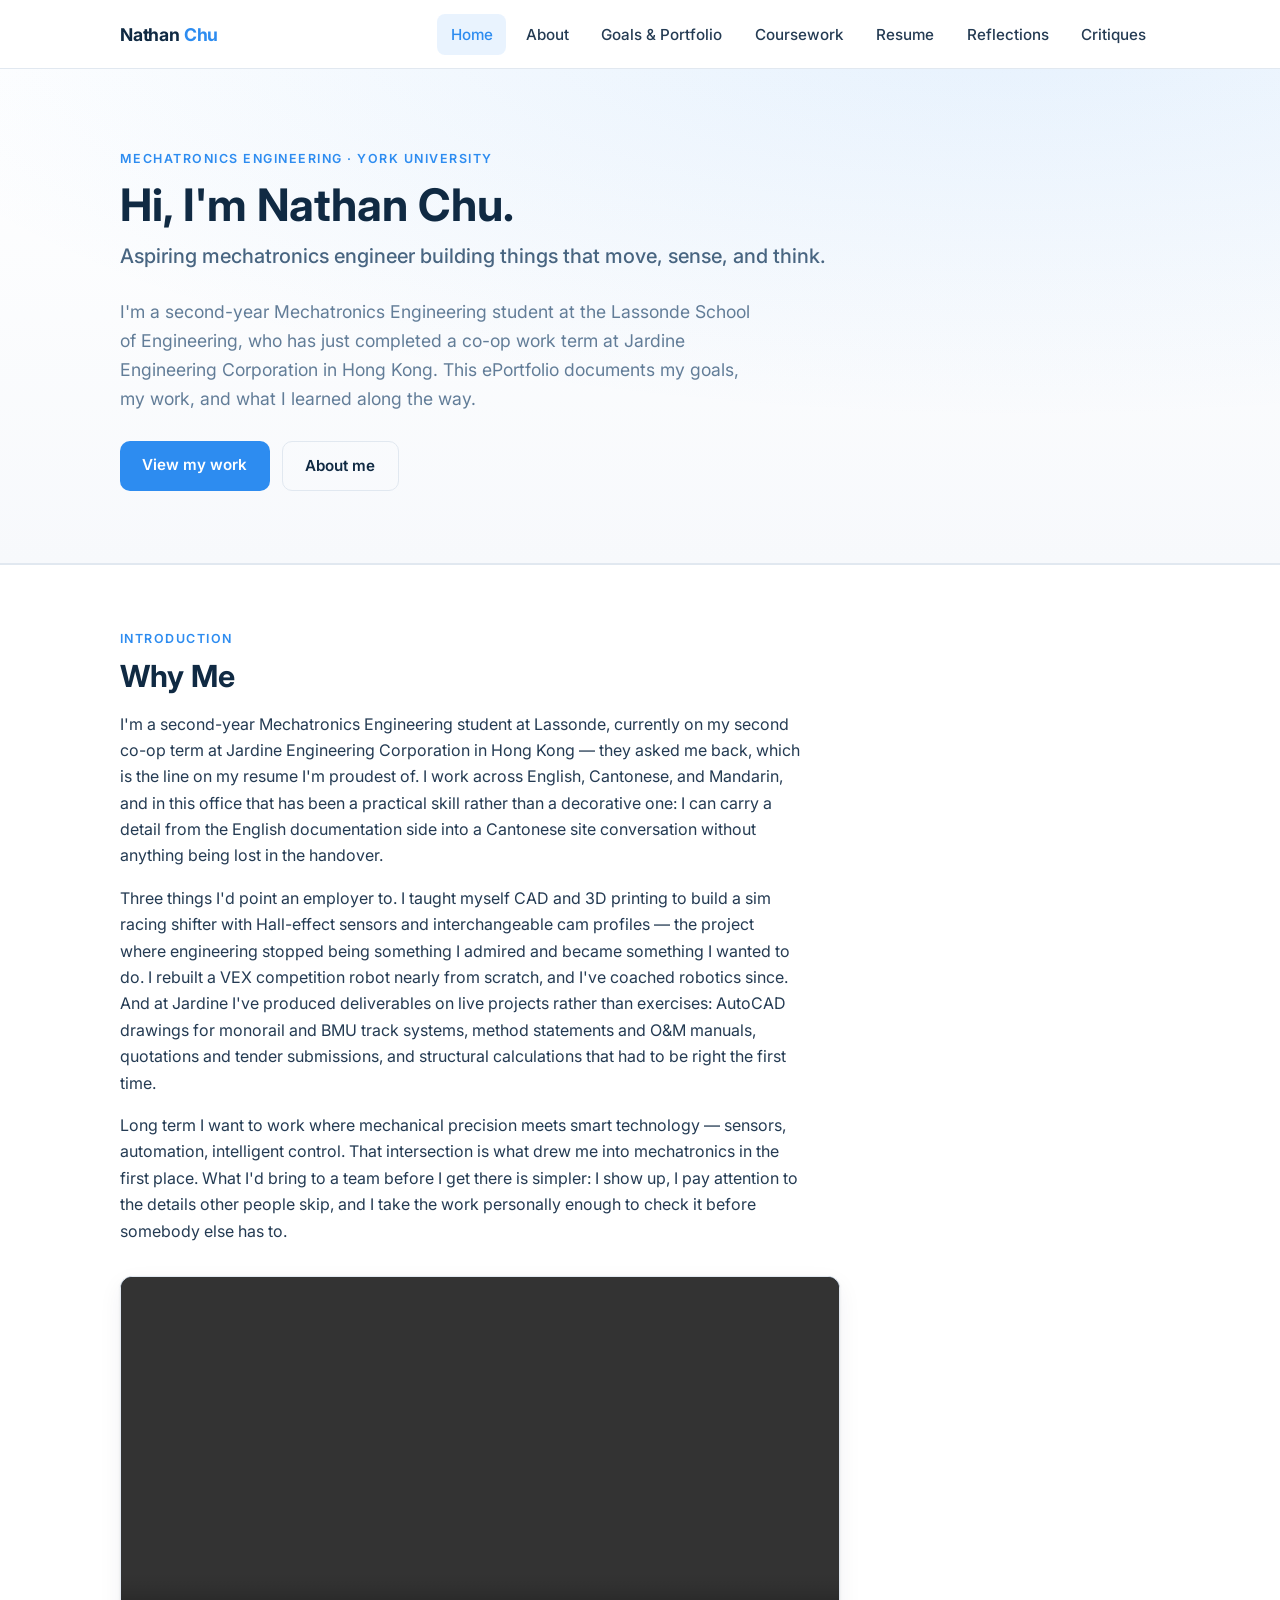
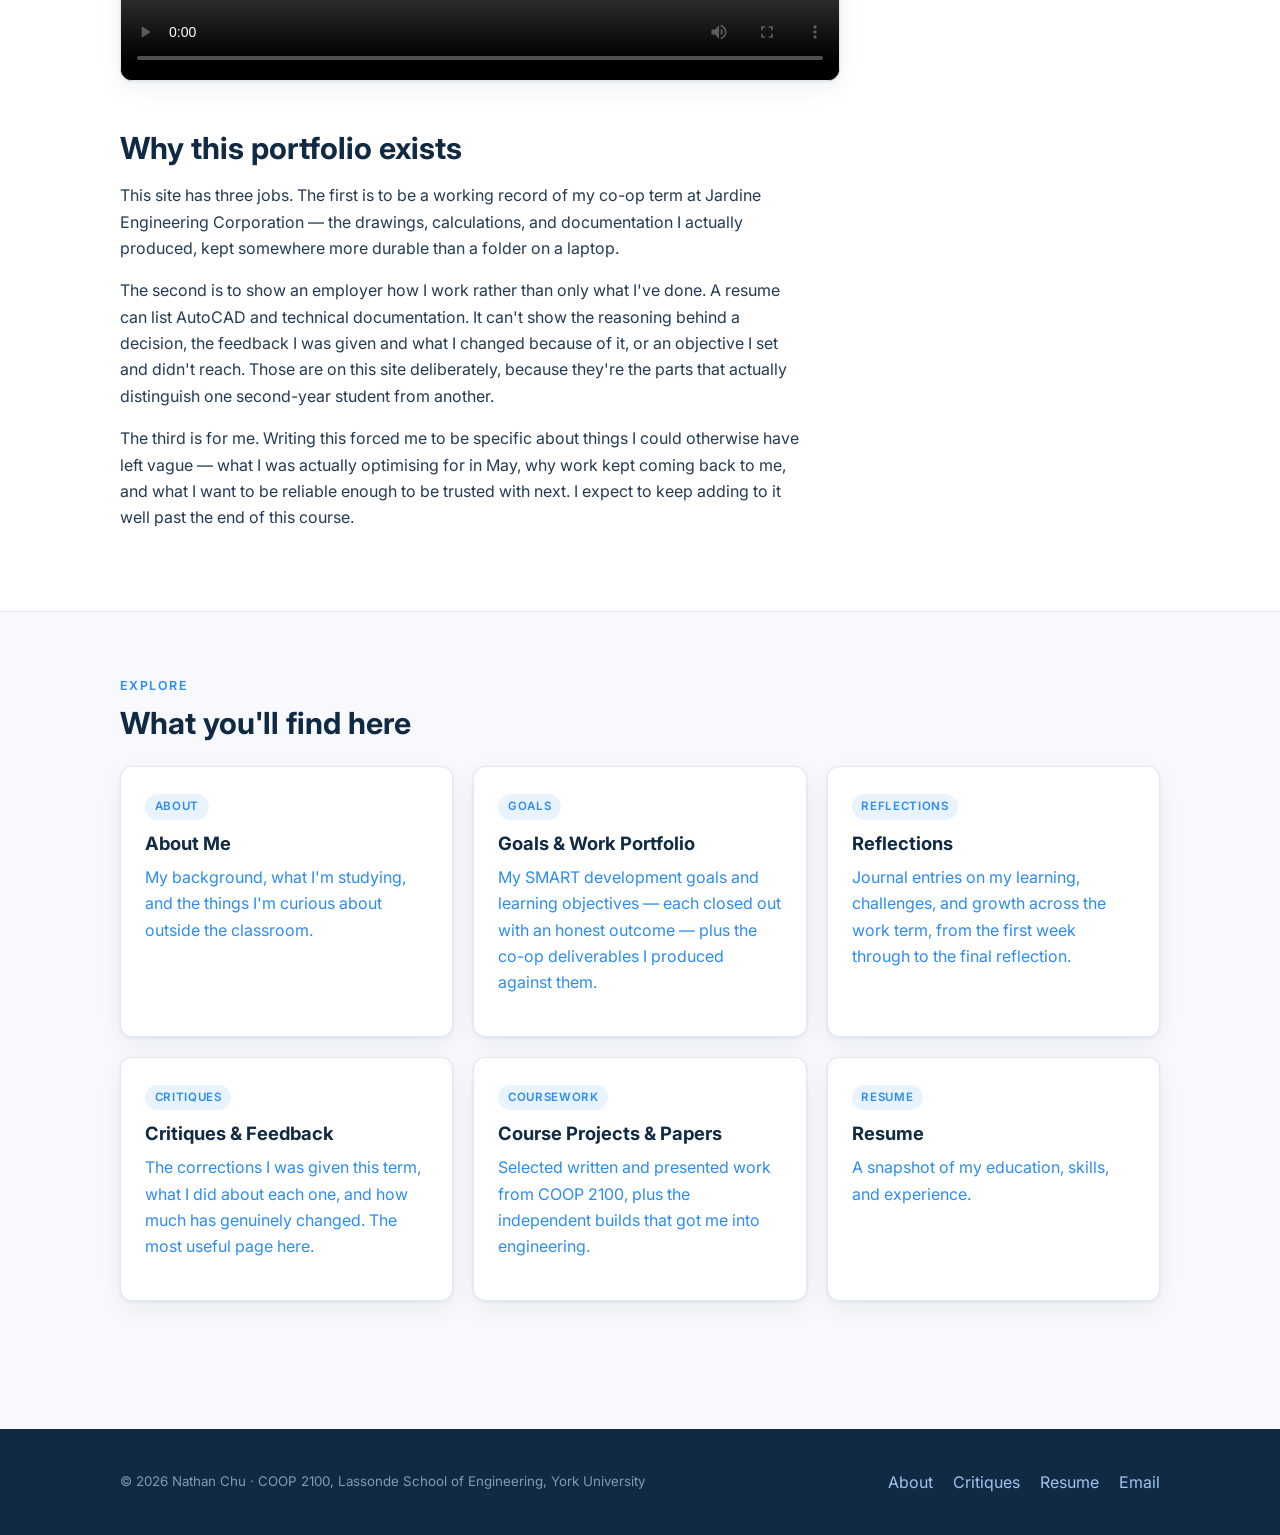
==== commit 4568f530: "Add a Why Me statement to the homepage The homepage introduced the Why Me video with a single placeh" ====
--- a/index.html
+++ b/index.html
@@ -51,12 +51,36 @@
   <section class="section section-alt">
     <div class="container">
       <p class="eyebrow">Introduction</p>
-      <h2>Meet me</h2>
-      <p style="max-width:60ch; color:var(--muted);">
-        A short introduction to who I am, what I'm studying, and what I bring to an engineering team.
-      </p>
+      <h2>Why Me</h2>
+      <div style="max-width:68ch;">
+        <p>
+          I'm a second-year Mechatronics Engineering student at Lassonde, currently on my second
+          co-op term at Jardine Engineering Corporation in Hong Kong &mdash; they asked me back,
+          which is the line on my resume I'm proudest of. I work across English, Cantonese, and
+          Mandarin, and in this office that has been a practical skill rather than a decorative
+          one: I can carry a detail from the English documentation side into a Cantonese site
+          conversation without anything being lost in the handover.
+        </p>
+        <p>
+          Three things I'd point an employer to. I taught myself CAD and 3D printing to build a
+          sim racing shifter with Hall-effect sensors and interchangeable cam profiles &mdash; the
+          project where engineering stopped being something I admired and became something I wanted
+          to do. I rebuilt a VEX competition robot nearly from scratch, and I've coached robotics
+          since. And at Jardine I've produced deliverables on live projects rather than exercises:
+          AutoCAD drawings for monorail and BMU track systems, method statements and O&amp;M
+          manuals, quotations and tender submissions, and structural calculations that had to be
+          right the first time.
+        </p>
+        <p>
+          Long term I want to work where mechanical precision meets smart technology &mdash;
+          sensors, automation, intelligent control. That intersection is what drew me into
+          mechatronics in the first place. What I'd bring to a team before I get there is simpler:
+          I show up, I pay attention to the details other people skip, and I take the work
+          personally enough to check it before somebody else has to.
+        </p>
+      </div>
 
-      <div class="video-embed" style="margin-top:1.5rem;">
+      <div class="video-embed" style="margin-top:2rem;">
         <video controls preload="metadata" title="About Me — Nathan Chu">
           <source src="assets/coursework/why-me.mp4" type="video/mp4" />
           <a href="assets/coursework/why-me.mp4">Download the video (MP4)</a>
